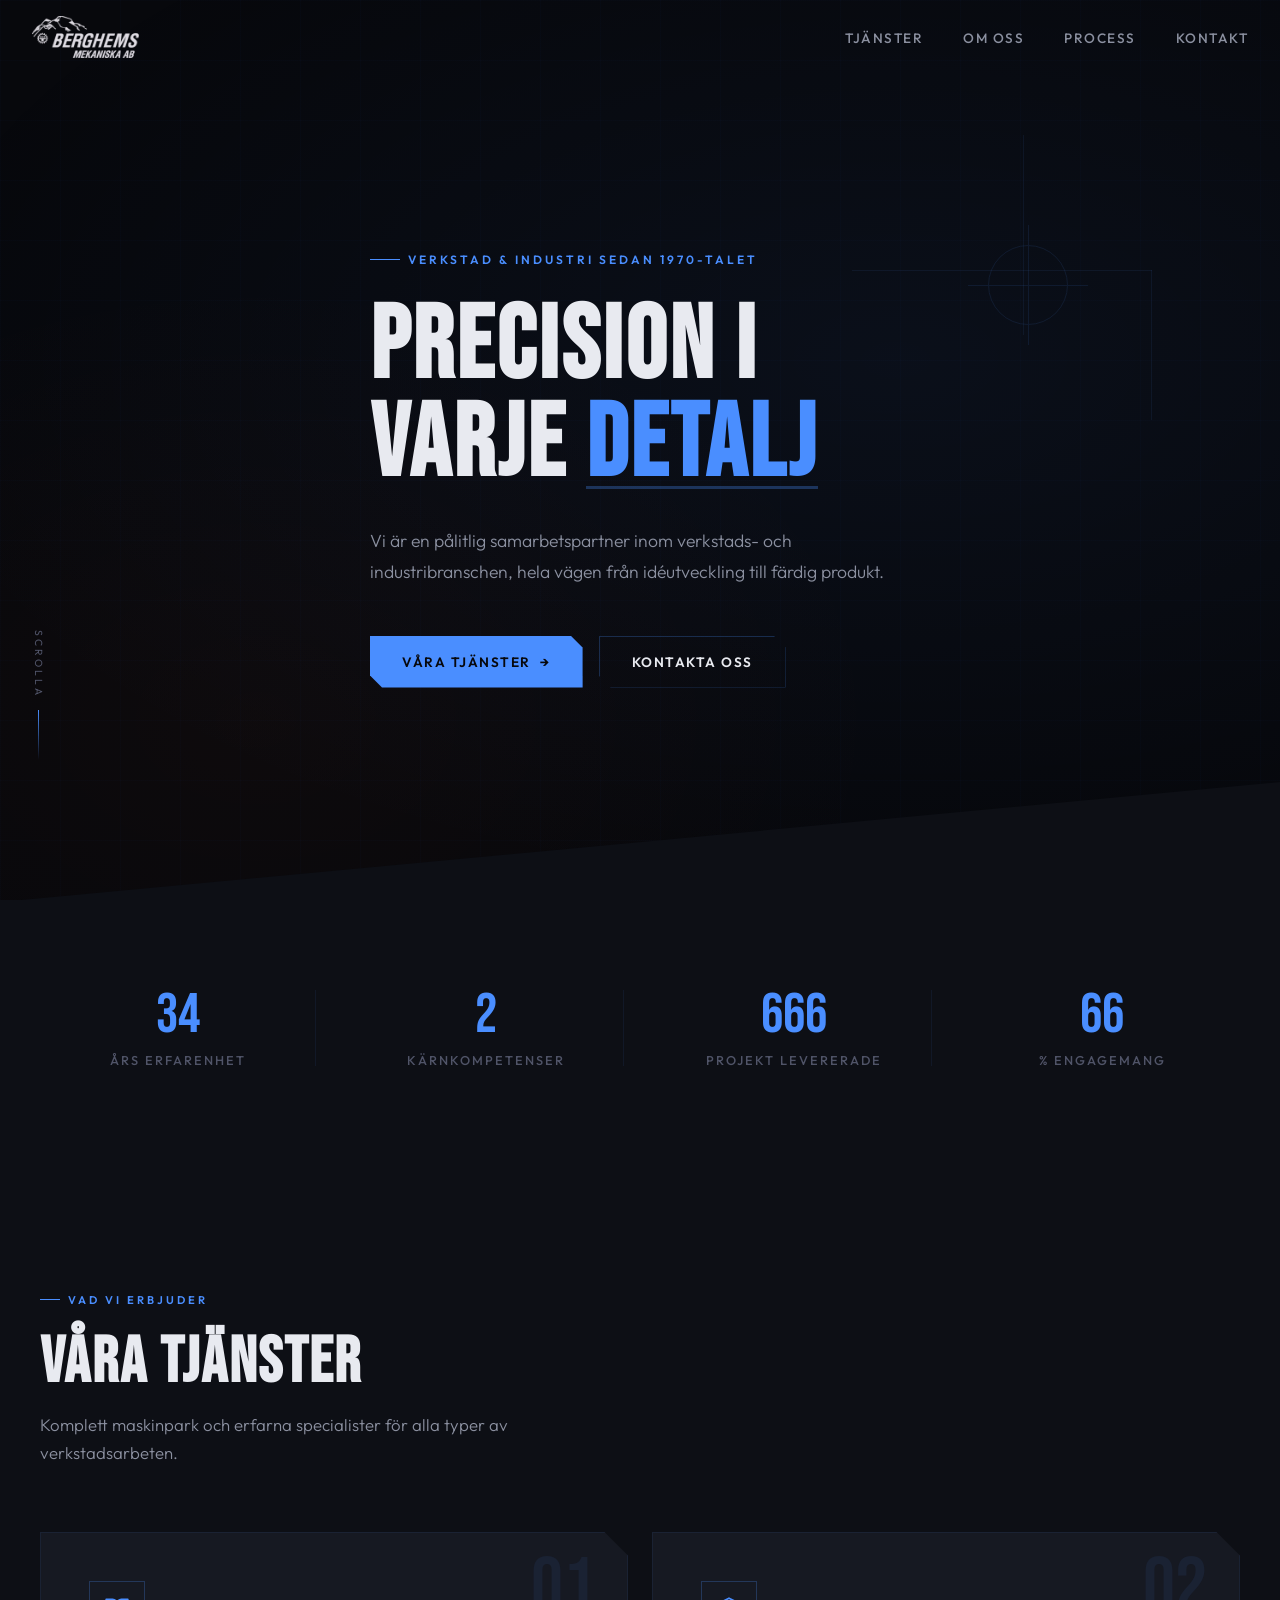
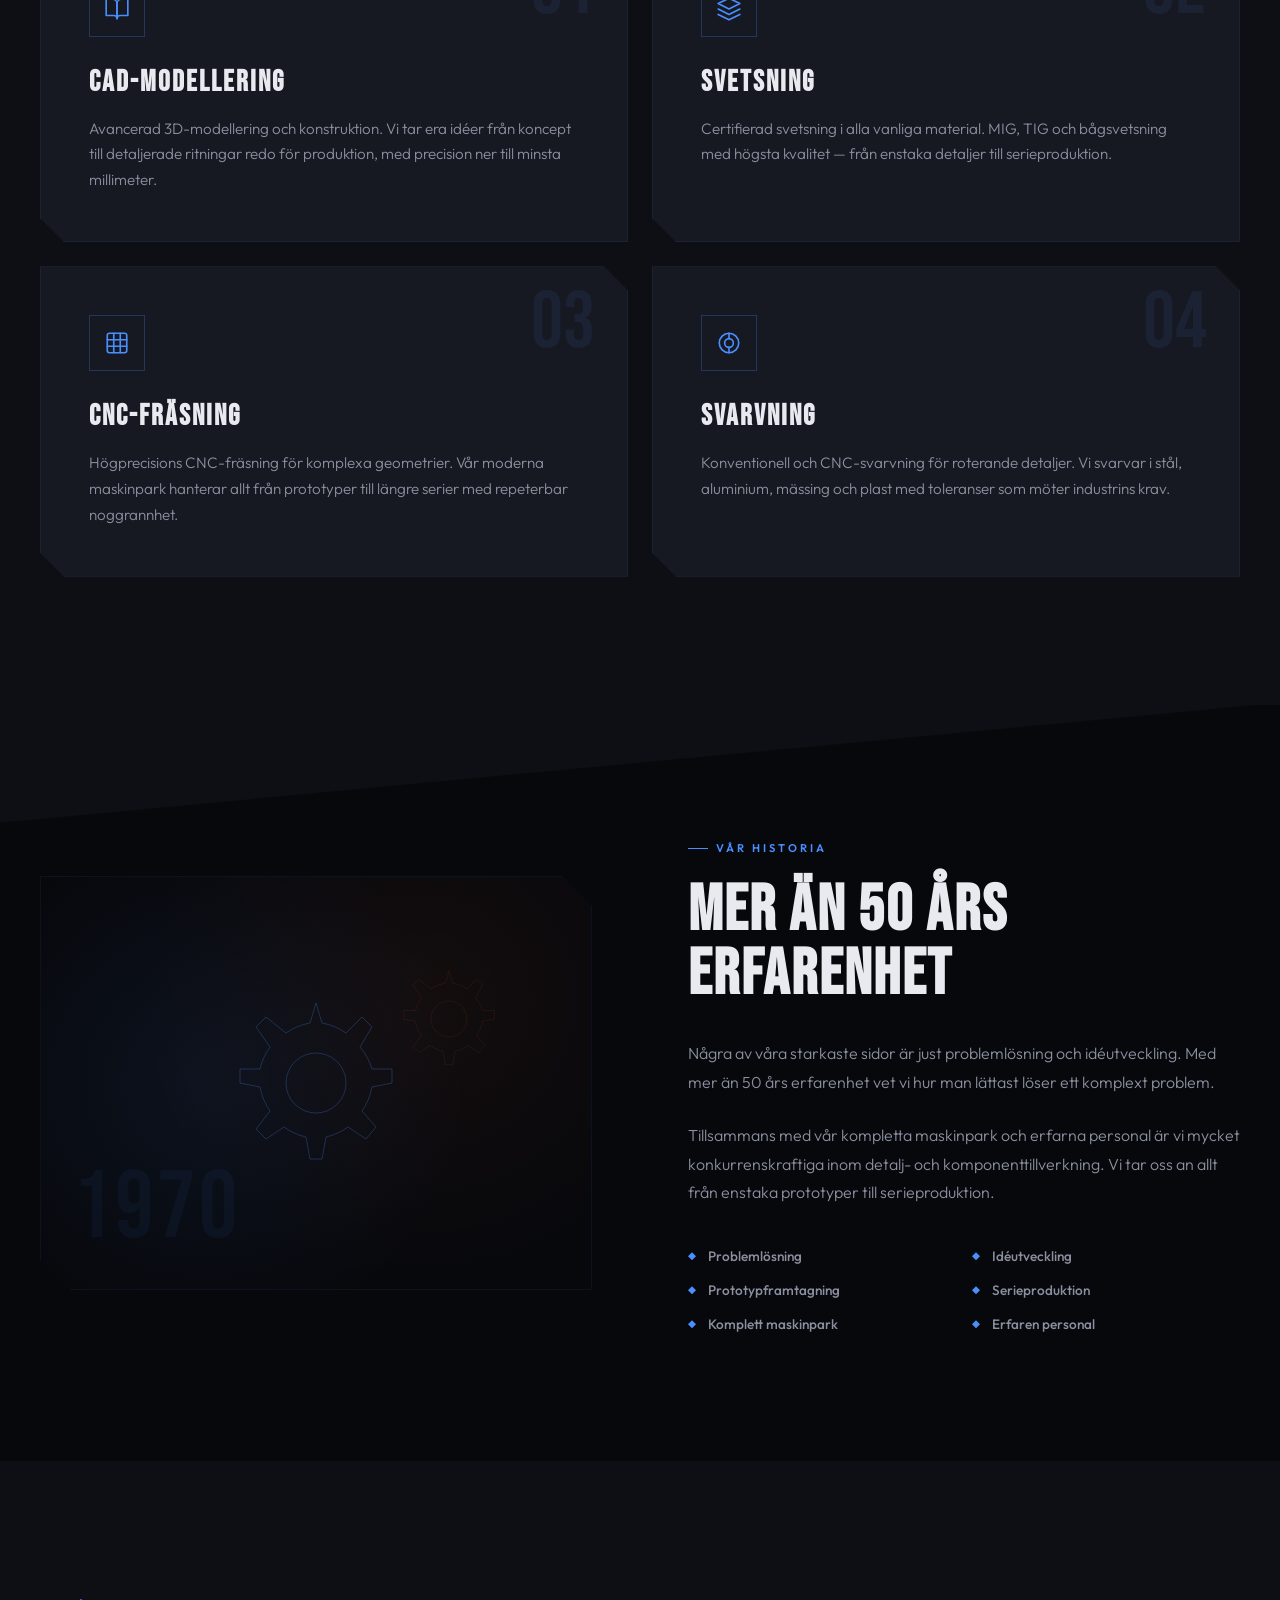
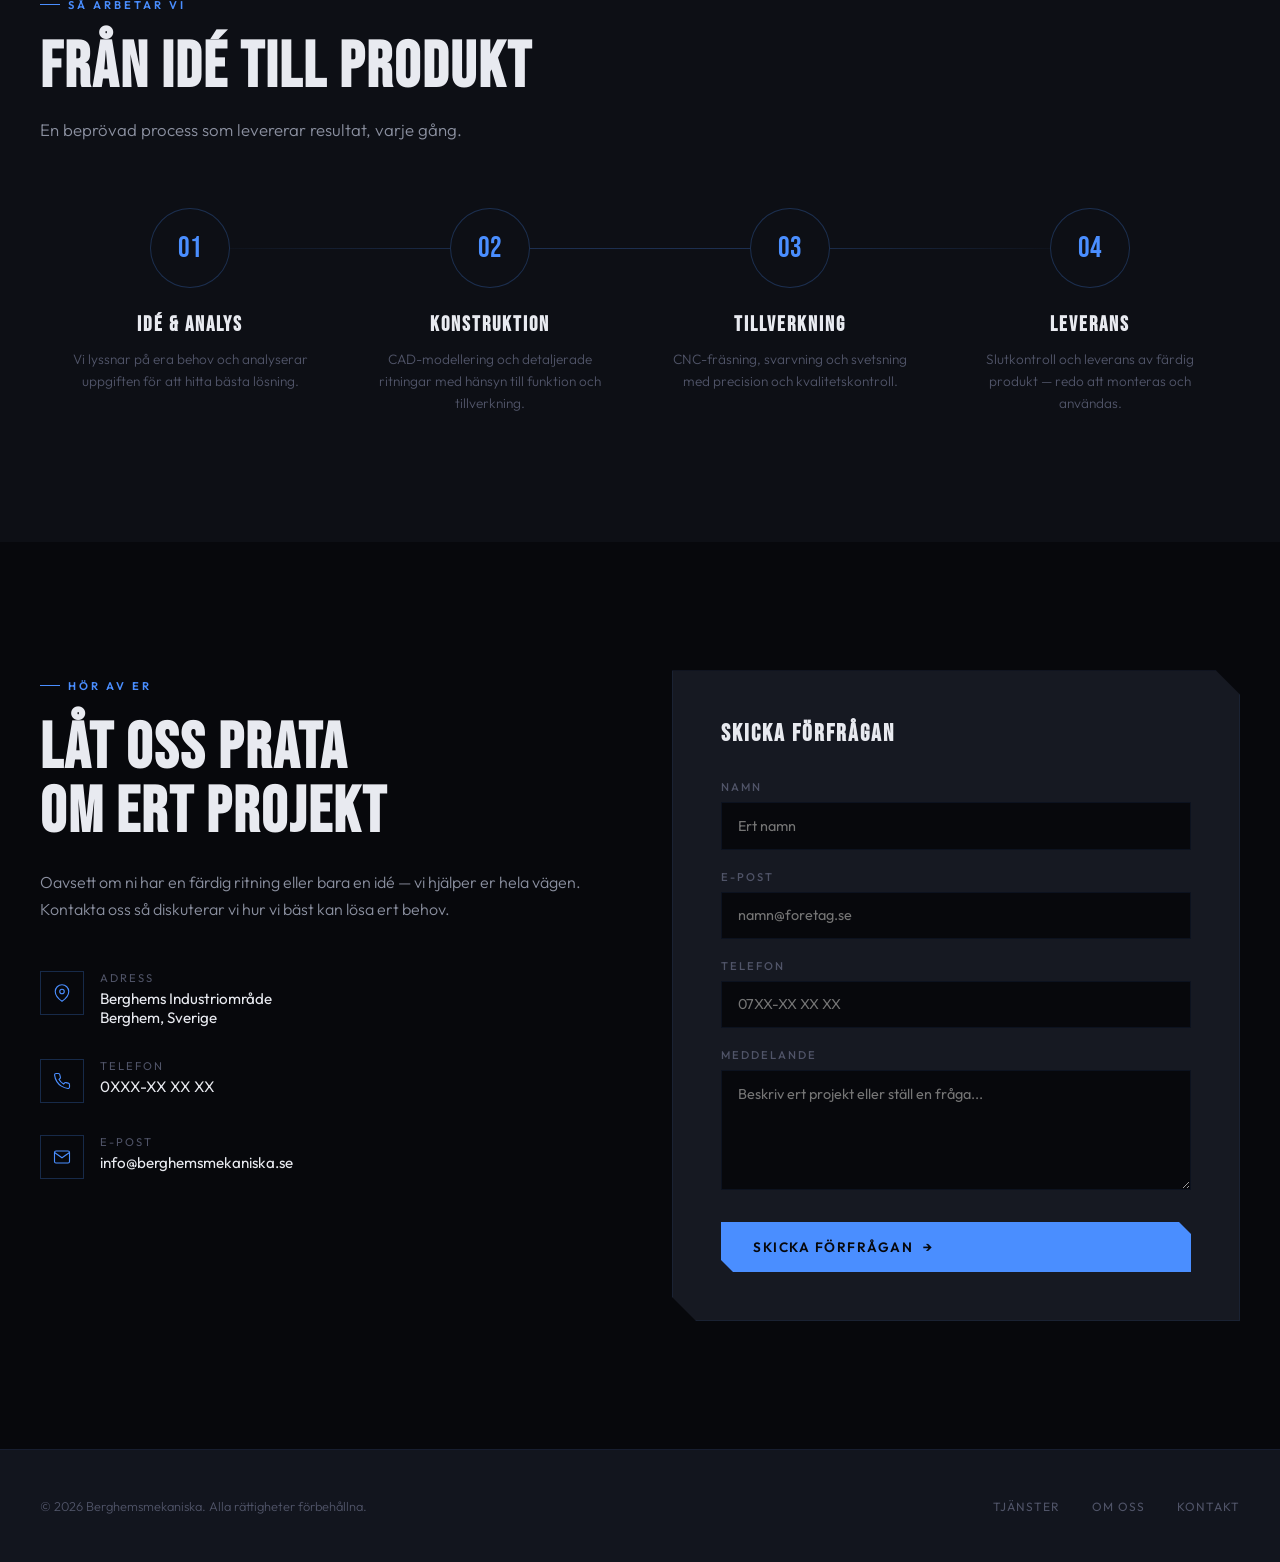
==== index.html @ aa711a1a "first commit" ====
<!DOCTYPE html>
<html lang="sv">

<head>
    <meta charset="UTF-8">
    <meta name="viewport" content="width=device-width, initial-scale=1.0">
    <title>Berghemsmekaniska – Från idé till färdig produkt</title>
    <meta name="description"
        content="Berghemsmekaniska är en pålitlig samarbetspartner inom verkstads- och industribranschen. CAD-modellering, svetsning, CNC-fräsning och svarvning med 50+ års erfarenhet.">
    <link rel="preconnect" href="https://fonts.googleapis.com">
    <link rel="preconnect" href="https://fonts.gstatic.com" crossorigin>
    <link href="https://fonts.googleapis.com/css2?family=Bebas+Neue&family=Outfit:wght@300;400;500;600;700&display=swap"
        rel="stylesheet">
    <link rel="stylesheet" href="style.css">
</head>

<body>

    <!-- ═══════════ NAVIGATION ═══════════ -->
    <nav class="nav" id="nav">
        <a href="#" class="nav-logo">
            <img src="Bilder/logo_berghems.png" alt="Berghems Logga" class="nav-logo-img">

        </a>
        <ul class="nav-links">
            <li><a href="#tjanster">Tjänster</a></li>
            <li><a href="#om-oss">Om oss</a></li>
            <li><a href="#process">Process</a></li>
            <li><a href="#kontakt">Kontakt</a></li>
        </ul>
        <button class="nav-hamburger" id="hamburger" aria-label="Meny">
            <span></span>
            <span></span>
            <span></span>
        </button>
    </nav>

    <!-- Mobile Menu -->
    <div class="mobile-menu" id="mobileMenu">
        <ul class="mobile-menu-links">
            <li><a href="#tjanster" onclick="closeMobile()">Tjänster</a></li>
            <li><a href="#om-oss" onclick="closeMobile()">Om oss</a></li>
            <li><a href="#process" onclick="closeMobile()">Process</a></li>
            <li><a href="#kontakt" onclick="closeMobile()">Kontakt</a></li>
        </ul>
    </div>

    <!-- ═══════════ HERO ═══════════ -->
    <section class="hero" id="hero">
        <div class="hero-bg"></div>

        <!-- Decorative elements -->
        <div class="hero-line hero-line-1"></div>
        <div class="hero-line hero-line-2"></div>
        <div class="hero-line hero-line-3"></div>

        <div class="hero-crosshair">
            <div class="hero-crosshair-circle"></div>
        </div>

        <div class="hero-content">
            <div class="hero-tag">Verkstad &amp; Industri sedan 1970-talet</div>
            <h1 class="hero-title">
                PRECISION I<br>
                VARJE <span class="highlight">DETALJ</span>
            </h1>
            <p class="hero-description">
                Vi är en pålitlig samarbetspartner inom verkstads- och industribranschen, hela vägen från idéutveckling
                till färdig produkt.
            </p>
            <div class="hero-actions">
                <a href="#tjanster" class="btn btn-primary">
                    Våra tjänster
                    <span class="btn-arrow">&rarr;</span>
                </a>
                <a href="#kontakt" class="btn btn-outline">
                    Kontakta oss
                </a>
            </div>
        </div>

        <div class="hero-scroll">
            <span class="hero-scroll-text">Scrolla</span>
            <div class="hero-scroll-line"></div>
        </div>

        <div class="hero-diagonal"></div>
    </section>

    <!-- ═══════════ STATS ═══════════ -->
    <section class="stats">
        <div class="stats-inner">
            <div class="stat-item reveal">
                <div class="stat-number" data-target="50">0</div>
                <div class="stat-label">Års erfarenhet</div>
            </div>
            <div class="stat-item reveal reveal-delay-1">
                <div class="stat-number" data-target="4">0</div>
                <div class="stat-label">Kärnkompetenser</div>
            </div>
            <div class="stat-item reveal reveal-delay-2">
                <div class="stat-number" data-target="1000">0</div>
                <div class="stat-label">Projekt levererade</div>
            </div>
            <div class="stat-item reveal reveal-delay-3">
                <div class="stat-number" data-target="100">0</div>
                <div class="stat-label">% Engagemang</div>
            </div>
        </div>
    </section>

    <!-- ═══════════ SERVICES ═══════════ -->
    <section class="services" id="tjanster">
        <div class="section-header reveal">
            <div class="section-tag">Vad vi erbjuder</div>
            <h2 class="section-title">VÅRA TJÄNSTER</h2>
            <p class="section-subtitle">Komplett maskinpark och erfarna specialister för alla typer av verkstadsarbeten.
            </p>
        </div>

        <div class="services-grid">
            <!-- CAD -->
            <div class="service-card reveal">
                <span class="service-number">01</span>
                <div class="service-icon">
                    <svg viewBox="0 0 24 24">
                        <path d="M2 3h6a4 4 0 0 1 4 4v14a3 3 0 0 0-3-3H2z" />
                        <path d="M22 3h-6a4 4 0 0 0-4 4v14a3 3 0 0 1 3-3h7z" />
                    </svg>
                </div>
                <h3 class="service-name">CAD-MODELLERING</h3>
                <p class="service-desc">
                    Avancerad 3D-modellering och konstruktion. Vi tar era idéer från koncept till detaljerade ritningar
                    redo för produktion, med precision ner till minsta millimeter.
                </p>
            </div>

            <!-- Svetsning -->
            <div class="service-card reveal reveal-delay-1">
                <span class="service-number">02</span>
                <div class="service-icon">
                    <svg viewBox="0 0 24 24">
                        <path d="M12 2L2 7l10 5 10-5-10-5z" />
                        <path d="M2 17l10 5 10-5" />
                        <path d="M2 12l10 5 10-5" />
                    </svg>
                </div>
                <h3 class="service-name">SVETSNING</h3>
                <p class="service-desc">
                    Certifierad svetsning i alla vanliga material. MIG, TIG och bågsvetsning med högsta kvalitet — från
                    enstaka detaljer till serieproduktion.
                </p>
            </div>

            <!-- CNC-fräsning -->
            <div class="service-card reveal reveal-delay-2">
                <span class="service-number">03</span>
                <div class="service-icon">
                    <svg viewBox="0 0 24 24">
                        <rect x="3" y="3" width="18" height="18" rx="2" />
                        <path d="M9 3v18" />
                        <path d="M15 3v18" />
                        <path d="M3 9h18" />
                        <path d="M3 15h18" />
                    </svg>
                </div>
                <h3 class="service-name">CNC-FRÄSNING</h3>
                <p class="service-desc">
                    Högprecisions CNC-fräsning för komplexa geometrier. Vår moderna maskinpark hanterar allt från
                    prototyper till längre serier med repeterbar noggrannhet.
                </p>
            </div>

            <!-- Svarvning -->
            <div class="service-card reveal reveal-delay-3">
                <span class="service-number">04</span>
                <div class="service-icon">
                    <svg viewBox="0 0 24 24">
                        <circle cx="12" cy="12" r="9" />
                        <circle cx="12" cy="12" r="4" />
                        <line x1="12" y1="3" x2="12" y2="8" />
                        <line x1="12" y1="16" x2="12" y2="21" />
                    </svg>
                </div>
                <h3 class="service-name">SVARVNING</h3>
                <p class="service-desc">
                    Konventionell och CNC-svarvning för roterande detaljer. Vi svarvar i stål, aluminium, mässing och
                    plast med toleranser som möter industrins krav.
                </p>
            </div>
        </div>
    </section>

    <!-- ═══════════ ABOUT ═══════════ -->
    <section class="about" id="om-oss">
        <div class="about-diagonal-top"></div>

        <div class="about-inner">
            <div class="about-visual reveal">
                <div class="about-visual-box">
                    <div class="about-gear-container">
                        <!-- Large gear -->
                        <svg class="about-gear" viewBox="0 0 100 100">
                            <path
                                d="M50 10 L53 20 A30 30 0 0 1 65 25 L73 17 L78 22 L72 32 A30 30 0 0 1 78 43 L88 43 L88 50 L78 52 A30 30 0 0 1 73 64 L80 72 L75 78 L66 72 A30 30 0 0 1 55 77 L53 88 L47 88 L45 77 A30 30 0 0 1 34 72 L25 78 L20 73 L27 64 A30 30 0 0 1 22 52 L12 50 L12 43 L22 43 A30 30 0 0 1 27 32 L20 22 L25 17 L35 25 A30 30 0 0 1 47 20 L50 10Z" />
                            <circle cx="50" cy="50" r="15" />
                        </svg>
                        <!-- Small gear -->
                        <svg class="about-gear about-gear-2" viewBox="0 0 100 100">
                            <path
                                d="M50 10 L53 20 A30 30 0 0 1 65 25 L73 17 L78 22 L72 32 A30 30 0 0 1 78 43 L88 43 L88 50 L78 52 A30 30 0 0 1 73 64 L80 72 L75 78 L66 72 A30 30 0 0 1 55 77 L53 88 L47 88 L45 77 A30 30 0 0 1 34 72 L25 78 L20 73 L27 64 A30 30 0 0 1 22 52 L12 50 L12 43 L22 43 A30 30 0 0 1 27 32 L20 22 L25 17 L35 25 A30 30 0 0 1 47 20 L50 10Z" />
                            <circle cx="50" cy="50" r="15" />
                        </svg>
                    </div>
                    <div class="about-year">1970</div>
                </div>
            </div>

            <div class="about-content">
                <div class="section-tag reveal">Vår historia</div>
                <h2 class="section-title reveal">MER ÄN 50 ÅRS<br>ERFARENHET</h2>
                <p class="about-text reveal">
                    Några av våra starkaste sidor är just problemlösning och idéutveckling. Med mer än 50 års erfarenhet
                    vet vi hur man lättast löser ett komplext problem.
                </p>
                <p class="about-text reveal">
                    Tillsammans med vår kompletta maskinpark och erfarna personal är vi mycket konkurrenskraftiga inom
                    detalj- och komponenttillverkning. Vi tar oss an allt från enstaka prototyper till serieproduktion.
                </p>

                <div class="about-features reveal">
                    <div class="about-feature">
                        <div class="about-feature-dot"></div>
                        Problemlösning
                    </div>
                    <div class="about-feature">
                        <div class="about-feature-dot"></div>
                        Idéutveckling
                    </div>
                    <div class="about-feature">
                        <div class="about-feature-dot"></div>
                        Prototypframtagning
                    </div>
                    <div class="about-feature">
                        <div class="about-feature-dot"></div>
                        Serieproduktion
                    </div>
                    <div class="about-feature">
                        <div class="about-feature-dot"></div>
                        Komplett maskinpark
                    </div>
                    <div class="about-feature">
                        <div class="about-feature-dot"></div>
                        Erfaren personal
                    </div>
                </div>
            </div>
        </div>
    </section>

    <!-- ═══════════ PROCESS ═══════════ -->
    <section class="process" id="process">
        <div class="section-header reveal">
            <div class="section-tag">Så arbetar vi</div>
            <h2 class="section-title">FRÅN IDÉ TILL PRODUKT</h2>
            <p class="section-subtitle">En beprövad process som levererar resultat, varje gång.</p>
        </div>

        <div class="process-steps">
            <div class="process-step reveal">
                <div class="process-step-circle">
                    <span class="process-step-num">01</span>
                </div>
                <h3 class="process-step-title">IDÉ & ANALYS</h3>
                <p class="process-step-desc">Vi lyssnar på era behov och analyserar uppgiften för att hitta bästa
                    lösning.</p>
            </div>
            <div class="process-step reveal reveal-delay-1">
                <div class="process-step-circle">
                    <span class="process-step-num">02</span>
                </div>
                <h3 class="process-step-title">KONSTRUKTION</h3>
                <p class="process-step-desc">CAD-modellering och detaljerade ritningar med hänsyn till funktion och
                    tillverkning.</p>
            </div>
            <div class="process-step reveal reveal-delay-2">
                <div class="process-step-circle">
                    <span class="process-step-num">03</span>
                </div>
                <h3 class="process-step-title">TILLVERKNING</h3>
                <p class="process-step-desc">CNC-fräsning, svarvning och svetsning med precision och kvalitetskontroll.
                </p>
            </div>
            <div class="process-step reveal reveal-delay-3">
                <div class="process-step-circle">
                    <span class="process-step-num">04</span>
                </div>
                <h3 class="process-step-title">LEVERANS</h3>
                <p class="process-step-desc">Slutkontroll och leverans av färdig produkt — redo att monteras och
                    användas.</p>
            </div>
        </div>
    </section>

    <!-- ═══════════ CONTACT ═══════════ -->
    <section class="contact" id="kontakt">
        <div class="contact-inner">
            <div class="contact-info">
                <div class="section-tag reveal">Hör av er</div>
                <h2 class="contact-info-title reveal">LÅT OSS PRATA<br>OM ERT PROJEKT</h2>
                <p class="contact-info-text reveal">
                    Oavsett om ni har en färdig ritning eller bara en idé — vi hjälper er hela vägen. Kontakta oss så
                    diskuterar vi hur vi bäst kan lösa ert behov.
                </p>

                <div class="contact-detail reveal">
                    <div class="contact-detail-icon">
                        <svg viewBox="0 0 24 24">
                            <path d="M21 10c0 7-9 13-9 13s-9-6-9-13a9 9 0 0 1 18 0z" />
                            <circle cx="12" cy="10" r="3" />
                        </svg>
                    </div>
                    <div>
                        <div class="contact-detail-label">Adress</div>
                        <div class="contact-detail-value">Berghems Industriområde<br>Berghem, Sverige</div>
                    </div>
                </div>

                <div class="contact-detail reveal">
                    <div class="contact-detail-icon">
                        <svg viewBox="0 0 24 24">
                            <path
                                d="M22 16.92v3a2 2 0 0 1-2.18 2 19.79 19.79 0 0 1-8.63-3.07 19.5 19.5 0 0 1-6-6 19.79 19.79 0 0 1-3.07-8.67A2 2 0 0 1 4.11 2h3a2 2 0 0 1 2 1.72c.127.96.361 1.903.7 2.81a2 2 0 0 1-.45 2.11L8.09 9.91a16 16 0 0 0 6 6l1.27-1.27a2 2 0 0 1 2.11-.45c.907.339 1.85.573 2.81.7A2 2 0 0 1 22 16.92z" />
                        </svg>
                    </div>
                    <div>
                        <div class="contact-detail-label">Telefon</div>
                        <div class="contact-detail-value"><a href="tel:+46XXXXXXXXX">0XXX-XX XX XX</a></div>
                    </div>
                </div>

                <div class="contact-detail reveal">
                    <div class="contact-detail-icon">
                        <svg viewBox="0 0 24 24">
                            <path d="M4 4h16c1.1 0 2 .9 2 2v12c0 1.1-.9 2-2 2H4c-1.1 0-2-.9-2-2V6c0-1.1.9-2 2-2z" />
                            <polyline points="22,6 12,13 2,6" />
                        </svg>
                    </div>
                    <div>
                        <div class="contact-detail-label">E-post</div>
                        <div class="contact-detail-value"><a
                                href="mailto:info@berghemsmekaniska.se">info@berghemsmekaniska.se</a></div>
                    </div>
                </div>
            </div>

            <div class="contact-form-wrap reveal">
                <h3 class="contact-form-title">SKICKA FÖRFRÅGAN</h3>
                <form id="contactForm">
                    <div class="form-group">
                        <label class="form-label">Namn</label>
                        <input type="text" class="form-input" placeholder="Ert namn" required>
                    </div>
                    <div class="form-group">
                        <label class="form-label">E-post</label>
                        <input type="email" class="form-input" placeholder="namn@foretag.se" required>
                    </div>
                    <div class="form-group">
                        <label class="form-label">Telefon</label>
                        <input type="tel" class="form-input" placeholder="07XX-XX XX XX">
                    </div>
                    <div class="form-group">
                        <label class="form-label">Meddelande</label>
                        <textarea class="form-textarea" placeholder="Beskriv ert projekt eller ställ en fråga..."
                            required></textarea>
                    </div>
                    <button type="submit" class="btn btn-primary form-submit">
                        Skicka förfrågan
                        <span class="btn-arrow">&rarr;</span>
                    </button>
                </form>
            </div>
        </div>
    </section>

    <!-- ═══════════ FOOTER ═══════════ -->
    <footer class="footer">
        <div class="footer-inner">
            <div class="footer-copy">&copy; 2026 Berghemsmekaniska. Alla rättigheter förbehållna.</div>
            <div class="footer-links">
                <a href="#tjanster">Tjänster</a>
                <a href="#om-oss">Om oss</a>
                <a href="#kontakt">Kontakt</a>
            </div>
        </div>
    </footer>

    <!-- ═══════════ SPARK PARTICLES ═══════════ -->
    <canvas id="sparks-canvas"></canvas>

    <script src="main.js"></script>
</body>

</html>
---- style.css ----
/* ═══════════════════════════════════════════════
   RESET & VARIABLES
   ═══════════════════════════════════════════════ */
*,
*::before,
*::after {
    margin: 0;
    padding: 0;
    box-sizing: border-box;
}

:root {
    --bg-primary: #07080c;
    --bg-secondary: #0d0f15;
    --bg-tertiary: #12151e;
    --bg-card: #161922;
    --steel-blue: #4a8eff;
    --steel-blue-dim: #2a5eb8;
    --steel-glow: rgba(74, 142, 255, 0.15);
    --spark-orange: #ff6b2c;
    --spark-yellow: #ffc847;
    --text-primary: #e8eaf0;
    --text-secondary: #8b90a0;
    --text-muted: #505468;
    --border-subtle: rgba(74, 142, 255, 0.08);
    --border-active: rgba(74, 142, 255, 0.25);
    --font-display: 'Bebas Neue', sans-serif;
    --font-body: 'Outfit', sans-serif;
}

html {
    scroll-behavior: smooth;
    scrollbar-width: thin;
    scrollbar-color: var(--steel-blue-dim) var(--bg-primary);
}

body {
    font-family: var(--font-body);
    background: var(--bg-primary);
    color: var(--text-primary);
    overflow-x: hidden;
    -webkit-font-smoothing: antialiased;
}

/* ═══════════════════════════════════════════════
   BLUEPRINT GRID BACKGROUND
   ═══════════════════════════════════════════════ */
body::before {
    content: '';
    position: fixed;
    inset: 0;
    background:
        linear-gradient(rgba(74, 142, 255, 0.02) 1px, transparent 1px),
        linear-gradient(90deg, rgba(74, 142, 255, 0.02) 1px, transparent 1px);
    background-size: 60px 60px;
    pointer-events: none;
    z-index: 0;
}

section,
header,
footer {
    position: relative;
    z-index: 1;
}

/* ═══════════════════════════════════════════════
   NAVIGATION
   ═══════════════════════════════════════════════ */
.nav {
    position: fixed;
    top: 0;
    left: 0;
    right: 0;
    z-index: 1000;
    padding: 1rem 2rem;
    display: flex;
    align-items: center;
    justify-content: space-between;
    transition: all 0.4s cubic-bezier(0.16, 1, 0.3, 1);
    backdrop-filter: blur(0px);
}

.nav.scrolled {
    background: rgba(7, 8, 12, 0.85);
    backdrop-filter: blur(20px);
    border-bottom: 1px solid var(--border-subtle);
    padding: 0.7rem 2rem;
}

.nav-logo {
    display: flex;
    align-items: center;
    gap: 0.75rem;
    text-decoration: none;
    color: var(--text-primary);
}

.nav-logo-img {
    height: 42px;
    width: auto;
    object-fit: contain;
    display: block;
}

.nav-logo-text {
    font-family: var(--font-display);
    font-size: 1.4rem;
    letter-spacing: 2px;
    text-transform: uppercase;
}

.nav-links {
    display: flex;
    gap: 2.5rem;
    list-style: none;
}

.nav-links a {
    color: var(--text-secondary);
    text-decoration: none;
    font-size: 0.85rem;
    font-weight: 500;
    letter-spacing: 1.5px;
    text-transform: uppercase;
    position: relative;
    padding-bottom: 4px;
    transition: color 0.3s;
}

.nav-links a::after {
    content: '';
    position: absolute;
    bottom: 0;
    left: 0;
    width: 0;
    height: 1px;
    background: var(--steel-blue);
    transition: width 0.3s cubic-bezier(0.16, 1, 0.3, 1);
}

.nav-links a:hover {
    color: var(--text-primary);
}

.nav-links a:hover::after {
    width: 100%;
}

.nav-hamburger {
    display: none;
    flex-direction: column;
    gap: 5px;
    cursor: pointer;
    padding: 5px;
    background: none;
    border: none;
}

.nav-hamburger span {
    display: block;
    width: 24px;
    height: 2px;
    background: var(--text-primary);
    transition: all 0.3s;
}

/* ═══════════════════════════════════════════════
   HERO SECTION
   ═══════════════════════════════════════════════ */
.hero {
    min-height: 100vh;
    display: flex;
    align-items: center;
    position: relative;
    overflow: hidden;
}

.hero-bg {
    position: absolute;
    inset: 0;
    background:
        radial-gradient(ellipse 80% 60% at 70% 40%, rgba(74, 142, 255, 0.06), transparent),
        radial-gradient(ellipse 50% 50% at 20% 80%, rgba(255, 107, 44, 0.03), transparent);
}

.hero-diagonal {
    position: absolute;
    bottom: -2px;
    left: 0;
    right: 0;
    height: 120px;
    background: var(--bg-secondary);
    clip-path: polygon(0 100%, 100% 100%, 100% 0);
}

/* Floating machined lines */
.hero-line {
    position: absolute;
    background: var(--border-subtle);
}

.hero-line-1 {
    width: 1px;
    height: 200px;
    right: 20%;
    top: 15%;
    animation: lineFloat 6s ease-in-out infinite;
}

.hero-line-2 {
    width: 300px;
    height: 1px;
    right: 10%;
    top: 30%;
    animation: lineFloat 8s ease-in-out infinite reverse;
}

.hero-line-3 {
    width: 1px;
    height: 150px;
    right: 10%;
    top: 30%;
    animation: lineFloat 7s ease-in-out infinite;
}

@keyframes lineFloat {

    0%,
    100% {
        opacity: 0.3;
        transform: translate(0, 0);
    }

    50% {
        opacity: 0.8;
        transform: translate(-5px, -10px);
    }
}

/* Crosshair element */
.hero-crosshair {
    position: absolute;
    right: 15%;
    top: 25%;
    width: 120px;
    height: 120px;
    opacity: 0.1;
    animation: crosshairPulse 4s ease-in-out infinite;
}

.hero-crosshair::before,
.hero-crosshair::after {
    content: '';
    position: absolute;
    background: var(--steel-blue);
}

.hero-crosshair::before {
    width: 1px;
    height: 100%;
    left: 50%;
}

.hero-crosshair::after {
    width: 100%;
    height: 1px;
    top: 50%;
}

.hero-crosshair-circle {
    position: absolute;
    inset: 20px;
    border: 1px solid var(--steel-blue);
    border-radius: 50%;
}

@keyframes crosshairPulse {

    0%,
    100% {
        opacity: 0.08;
        transform: scale(1);
    }

    50% {
        opacity: 0.15;
        transform: scale(1.05);
    }
}

.hero-content {
    max-width: 1200px;
    margin: 0 auto;
    padding: 8rem 2rem 6rem;
    position: relative;
}

.hero-tag {
    display: inline-flex;
    align-items: center;
    gap: 0.5rem;
    font-size: 0.75rem;
    font-weight: 600;
    letter-spacing: 3px;
    text-transform: uppercase;
    color: var(--steel-blue);
    margin-bottom: 2rem;
    opacity: 0;
    animation: fadeSlideUp 0.8s 0.3s forwards;
}

.hero-tag::before {
    content: '';
    width: 30px;
    height: 1px;
    background: var(--steel-blue);
}

.hero-title {
    font-family: var(--font-display);
    font-size: clamp(3.5rem, 8vw, 7.5rem);
    line-height: 0.95;
    letter-spacing: 3px;
    margin-bottom: 2rem;
    opacity: 0;
    animation: fadeSlideUp 0.8s 0.5s forwards;
}

.hero-title .highlight {
    color: var(--steel-blue);
    position: relative;
    display: inline-block;
}

.hero-title .highlight::after {
    content: '';
    position: absolute;
    bottom: 5px;
    left: 0;
    width: 100%;
    height: 3px;
    background: var(--steel-blue);
    opacity: 0.3;
}

.hero-description {
    max-width: 540px;
    font-size: 1.1rem;
    line-height: 1.75;
    color: var(--text-secondary);
    font-weight: 300;
    margin-bottom: 3rem;
    opacity: 0;
    animation: fadeSlideUp 0.8s 0.7s forwards;
}

.hero-actions {
    display: flex;
    gap: 1rem;
    flex-wrap: wrap;
    opacity: 0;
    animation: fadeSlideUp 0.8s 0.9s forwards;
}

/* Buttons */
.btn {
    display: inline-flex;
    align-items: center;
    gap: 0.6rem;
    padding: 1rem 2rem;
    font-family: var(--font-body);
    font-size: 0.85rem;
    font-weight: 600;
    letter-spacing: 1.5px;
    text-transform: uppercase;
    text-decoration: none;
    border: none;
    cursor: pointer;
    transition: all 0.4s cubic-bezier(0.16, 1, 0.3, 1);
    position: relative;
    overflow: hidden;
}

.btn-primary {
    background: var(--steel-blue);
    color: var(--bg-primary);
    clip-path: polygon(0 0, calc(100% - 12px) 0, 100% 12px, 100% 100%, 12px 100%, 0 calc(100% - 12px));
}

.btn-primary:hover {
    background: #5d9bff;
    transform: translateY(-2px);
    box-shadow: 0 8px 30px rgba(74, 142, 255, 0.3);
}

.btn-outline {
    background: transparent;
    color: var(--text-primary);
    border: 1px solid var(--border-active);
    clip-path: polygon(0 0, calc(100% - 12px) 0, 100% 12px, 100% 100%, 12px 100%, 0 calc(100% - 12px));
}

.btn-outline:hover {
    border-color: var(--steel-blue);
    background: var(--steel-glow);
    transform: translateY(-2px);
}

.btn-arrow {
    transition: transform 0.3s;
}

.btn:hover .btn-arrow {
    transform: translateX(4px);
}

/* Scroll indicator */
.hero-scroll {
    position: absolute;
    bottom: 140px;
    left: 2rem;
    display: flex;
    flex-direction: column;
    align-items: center;
    gap: 0.75rem;
    opacity: 0;
    animation: fadeIn 1s 1.5s forwards;
}

.hero-scroll-text {
    font-size: 0.65rem;
    letter-spacing: 3px;
    text-transform: uppercase;
    color: var(--text-muted);
    writing-mode: vertical-rl;
}

.hero-scroll-line {
    width: 1px;
    height: 50px;
    background: linear-gradient(to bottom, var(--steel-blue), transparent);
    animation: scrollLine 2s ease-in-out infinite;
}

@keyframes scrollLine {
    0% {
        transform: scaleY(0);
        transform-origin: top;
    }

    50% {
        transform: scaleY(1);
        transform-origin: top;
    }

    51% {
        transform-origin: bottom;
    }

    100% {
        transform: scaleY(0);
        transform-origin: bottom;
    }
}

/* ═══════════════════════════════════════════════
   STATS BAR
   ═══════════════════════════════════════════════ */
.stats {
    background: var(--bg-secondary);
    padding: 4rem 2rem;
    position: relative;
}

.stats-inner {
    max-width: 1200px;
    margin: 0 auto;
    display: grid;
    grid-template-columns: repeat(4, 1fr);
    gap: 2rem;
}

.stat-item {
    text-align: center;
    padding: 1.5rem;
    position: relative;
}

.stat-item::after {
    content: '';
    position: absolute;
    right: 0;
    top: 20%;
    height: 60%;
    width: 1px;
    background: var(--border-subtle);
}

.stat-item:last-child::after {
    display: none;
}

.stat-number {
    font-family: var(--font-display);
    font-size: 3.5rem;
    color: var(--steel-blue);
    line-height: 1;
    margin-bottom: 0.5rem;
}

.stat-label {
    font-size: 0.8rem;
    letter-spacing: 2px;
    text-transform: uppercase;
    color: var(--text-muted);
    font-weight: 500;
}

/* ═══════════════════════════════════════════════
   SERVICES SECTION
   ═══════════════════════════════════════════════ */
.services {
    padding: 8rem 2rem;
    position: relative;
    background: var(--bg-secondary);
}

.section-header {
    max-width: 1200px;
    margin: 0 auto 4rem;
}

.section-tag {
    display: inline-flex;
    align-items: center;
    gap: 0.5rem;
    font-size: 0.7rem;
    font-weight: 600;
    letter-spacing: 3px;
    text-transform: uppercase;
    color: var(--steel-blue);
    margin-bottom: 1.5rem;
}

.section-tag::before {
    content: '';
    width: 20px;
    height: 1px;
    background: var(--steel-blue);
}

.section-title {
    font-family: var(--font-display);
    font-size: clamp(2.5rem, 5vw, 4rem);
    letter-spacing: 2px;
    line-height: 1;
    margin-bottom: 1rem;
}

.section-subtitle {
    font-size: 1.05rem;
    color: var(--text-secondary);
    font-weight: 300;
    max-width: 500px;
    line-height: 1.7;
}

.services-grid {
    max-width: 1200px;
    margin: 0 auto;
    display: grid;
    grid-template-columns: repeat(2, 1fr);
    gap: 1.5rem;
}

.service-card {
    background: var(--bg-card);
    border: 1px solid var(--border-subtle);
    padding: 3rem;
    position: relative;
    overflow: hidden;
    transition: all 0.5s cubic-bezier(0.16, 1, 0.3, 1);
    clip-path: polygon(0 0, calc(100% - 24px) 0, 100% 24px, 100% 100%, 24px 100%, 0 calc(100% - 24px));
}

.service-card::before {
    content: '';
    position: absolute;
    top: 0;
    left: 0;
    width: 100%;
    height: 100%;
    background: linear-gradient(135deg, var(--steel-glow), transparent 50%);
    opacity: 0;
    transition: opacity 0.5s;
}

.service-card:hover {
    border-color: var(--border-active);
    transform: translateY(-4px);
    box-shadow: 0 20px 60px rgba(0, 0, 0, 0.3);
}

.service-card:hover::before {
    opacity: 1;
}

.service-number {
    font-family: var(--font-display);
    font-size: 5rem;
    color: var(--border-subtle);
    line-height: 1;
    position: absolute;
    top: 1rem;
    right: 2rem;
    transition: color 0.5s;
}

.service-card:hover .service-number {
    color: rgba(74, 142, 255, 0.1);
}

.service-icon {
    width: 56px;
    height: 56px;
    border: 1px solid var(--border-active);
    display: flex;
    align-items: center;
    justify-content: center;
    margin-bottom: 1.75rem;
    position: relative;
    transition: all 0.4s;
}

.service-card:hover .service-icon {
    border-color: var(--steel-blue);
    box-shadow: 0 0 20px var(--steel-glow);
}

.service-icon svg {
    width: 26px;
    height: 26px;
    stroke: var(--steel-blue);
    fill: none;
    stroke-width: 1.5;
    stroke-linecap: round;
    stroke-linejoin: round;
}

.service-name {
    font-family: var(--font-display);
    font-size: 1.8rem;
    letter-spacing: 2px;
    margin-bottom: 1rem;
    position: relative;
}

.service-desc {
    color: var(--text-secondary);
    font-weight: 300;
    line-height: 1.7;
    font-size: 0.95rem;
    position: relative;
}

/* ═══════════════════════════════════════════════
   ABOUT SECTION
   ═══════════════════════════════════════════════ */
.about {
    padding: 8rem 2rem;
    background: var(--bg-primary);
    position: relative;
    overflow: hidden;
}

.about-diagonal-top {
    position: absolute;
    top: -2px;
    left: 0;
    right: 0;
    height: 120px;
    background: var(--bg-secondary);
    clip-path: polygon(0 0, 100% 0, 0 100%);
}

.about-inner {
    max-width: 1200px;
    margin: 0 auto;
    display: grid;
    grid-template-columns: 1fr 1fr;
    gap: 6rem;
    align-items: center;
}

.about-visual {
    position: relative;
}

.about-visual-box {
    width: 100%;
    aspect-ratio: 4/3;
    border: 1px solid var(--border-subtle);
    position: relative;
    overflow: hidden;
    clip-path: polygon(0 0, calc(100% - 30px) 0, 100% 30px, 100% 100%, 30px 100%, 0 calc(100% - 30px));
}

.about-visual-box::before {
    content: '';
    position: absolute;
    inset: 0;
    background:
        radial-gradient(circle at 30% 50%, rgba(74, 142, 255, 0.08), transparent 60%),
        radial-gradient(circle at 70% 30%, rgba(255, 107, 44, 0.05), transparent 60%);
}

/* Animated gear/cog SVG inside */
.about-gear-container {
    position: absolute;
    inset: 0;
    display: flex;
    align-items: center;
    justify-content: center;
}

.about-gear {
    width: 200px;
    height: 200px;
    stroke: var(--border-active);
    fill: none;
    stroke-width: 0.5;
    animation: gearSpin 30s linear infinite;
}

.about-gear-2 {
    position: absolute;
    width: 120px;
    height: 120px;
    top: 20%;
    right: 15%;
    stroke: rgba(255, 107, 44, 0.15);
    animation: gearSpin 20s linear infinite reverse;
}

@keyframes gearSpin {
    from {
        transform: rotate(0deg);
    }

    to {
        transform: rotate(360deg);
    }
}

.about-year {
    position: absolute;
    bottom: 2rem;
    left: 2rem;
    font-family: var(--font-display);
    font-size: 6rem;
    color: rgba(74, 142, 255, 0.06);
    line-height: 1;
    letter-spacing: 4px;
}

.about-content .section-tag {
    margin-bottom: 1.5rem;
}

.about-content .section-title {
    margin-bottom: 2rem;
}

.about-text {
    color: var(--text-secondary);
    font-weight: 300;
    line-height: 1.8;
    font-size: 1rem;
    margin-bottom: 1.5rem;
}

.about-features {
    display: grid;
    grid-template-columns: 1fr 1fr;
    gap: 1rem;
    margin-top: 2.5rem;
}

.about-feature {
    display: flex;
    align-items: center;
    gap: 0.75rem;
    font-size: 0.85rem;
    font-weight: 500;
    color: var(--text-secondary);
}

.about-feature-dot {
    width: 8px;
    height: 8px;
    background: var(--steel-blue);
    clip-path: polygon(50% 0%, 100% 50%, 50% 100%, 0% 50%);
    flex-shrink: 0;
}

/* ═══════════════════════════════════════════════
   PROCESS SECTION
   ═══════════════════════════════════════════════ */
.process {
    padding: 8rem 2rem;
    background: var(--bg-secondary);
}

.process-steps {
    max-width: 1200px;
    margin: 0 auto;
    display: grid;
    grid-template-columns: repeat(4, 1fr);
    gap: 0;
    position: relative;
}

.process-steps::before {
    content: '';
    position: absolute;
    top: 40px;
    left: 12.5%;
    right: 12.5%;
    height: 1px;
    background: linear-gradient(to right, transparent, var(--border-active), var(--border-active), transparent);
}

.process-step {
    text-align: center;
    padding: 0 1.5rem;
    position: relative;
}

.process-step-circle {
    width: 80px;
    height: 80px;
    border: 1px solid var(--border-active);
    border-radius: 50%;
    display: flex;
    align-items: center;
    justify-content: center;
    margin: 0 auto 1.5rem;
    background: var(--bg-secondary);
    position: relative;
    z-index: 1;
    transition: all 0.4s;
}

.process-step:hover .process-step-circle {
    border-color: var(--steel-blue);
    box-shadow: 0 0 30px var(--steel-glow);
}

.process-step-num {
    font-family: var(--font-display);
    font-size: 1.8rem;
    color: var(--steel-blue);
}

.process-step-title {
    font-family: var(--font-display);
    font-size: 1.3rem;
    letter-spacing: 2px;
    margin-bottom: 0.75rem;
}

.process-step-desc {
    font-size: 0.85rem;
    color: var(--text-muted);
    font-weight: 300;
    line-height: 1.6;
}

/* ═══════════════════════════════════════════════
   CONTACT SECTION
   ═══════════════════════════════════════════════ */
.contact {
    padding: 8rem 2rem;
    background: var(--bg-primary);
    position: relative;
}

.contact-inner {
    max-width: 1200px;
    margin: 0 auto;
    display: grid;
    grid-template-columns: 1fr 1fr;
    gap: 4rem;
}

.contact-info-title {
    font-family: var(--font-display);
    font-size: clamp(2.5rem, 5vw, 4rem);
    letter-spacing: 2px;
    line-height: 1;
    margin-bottom: 1.5rem;
}

.contact-info-text {
    color: var(--text-secondary);
    font-weight: 300;
    line-height: 1.7;
    margin-bottom: 3rem;
}

.contact-detail {
    display: flex;
    align-items: flex-start;
    gap: 1rem;
    margin-bottom: 2rem;
}

.contact-detail-icon {
    width: 44px;
    height: 44px;
    border: 1px solid var(--border-active);
    display: flex;
    align-items: center;
    justify-content: center;
    flex-shrink: 0;
}

.contact-detail-icon svg {
    width: 18px;
    height: 18px;
    stroke: var(--steel-blue);
    fill: none;
    stroke-width: 1.5;
}

.contact-detail-label {
    font-size: 0.7rem;
    letter-spacing: 2px;
    text-transform: uppercase;
    color: var(--text-muted);
    margin-bottom: 0.25rem;
}

.contact-detail-value {
    color: var(--text-primary);
    font-weight: 400;
    font-size: 0.95rem;
}

.contact-detail-value a {
    color: var(--text-primary);
    text-decoration: none;
    transition: color 0.3s;
}

.contact-detail-value a:hover {
    color: var(--steel-blue);
}

.contact-form-wrap {
    background: var(--bg-card);
    border: 1px solid var(--border-subtle);
    padding: 3rem;
    clip-path: polygon(0 0, calc(100% - 24px) 0, 100% 24px, 100% 100%, 24px 100%, 0 calc(100% - 24px));
}

.contact-form-title {
    font-family: var(--font-display);
    font-size: 1.5rem;
    letter-spacing: 2px;
    margin-bottom: 2rem;
}

.form-group {
    margin-bottom: 1.25rem;
}

.form-label {
    display: block;
    font-size: 0.7rem;
    letter-spacing: 2px;
    text-transform: uppercase;
    color: var(--text-muted);
    margin-bottom: 0.5rem;
    font-weight: 500;
}

.form-input,
.form-textarea {
    width: 100%;
    padding: 0.85rem 1rem;
    background: var(--bg-primary);
    border: 1px solid var(--border-subtle);
    color: var(--text-primary);
    font-family: var(--font-body);
    font-size: 0.9rem;
    transition: all 0.3s;
    outline: none;
}

.form-input:focus,
.form-textarea:focus {
    border-color: var(--steel-blue);
    box-shadow: 0 0 0 3px var(--steel-glow);
}

.form-textarea {
    resize: vertical;
    min-height: 120px;
}

.form-submit {
    width: 100%;
    margin-top: 0.5rem;
}

/* ═══════════════════════════════════════════════
   FOOTER
   ═══════════════════════════════════════════════ */
.footer {
    padding: 3rem 2rem;
    background: var(--bg-tertiary);
    border-top: 1px solid var(--border-subtle);
}

.footer-inner {
    max-width: 1200px;
    margin: 0 auto;
    display: flex;
    align-items: center;
    justify-content: space-between;
}

.footer-copy {
    font-size: 0.8rem;
    color: var(--text-muted);
    font-weight: 300;
}

.footer-links {
    display: flex;
    gap: 2rem;
}

.footer-links a {
    font-size: 0.75rem;
    color: var(--text-muted);
    text-decoration: none;
    letter-spacing: 1px;
    text-transform: uppercase;
    transition: color 0.3s;
}

.footer-links a:hover {
    color: var(--steel-blue);
}

/* ═══════════════════════════════════════════════
   ANIMATIONS
   ═══════════════════════════════════════════════ */
@keyframes fadeSlideUp {
    from {
        opacity: 0;
        transform: translateY(30px);
    }

    to {
        opacity: 1;
        transform: translateY(0);
    }
}

@keyframes fadeIn {
    from {
        opacity: 0;
    }

    to {
        opacity: 1;
    }
}

/* Scroll reveal */
.reveal {
    opacity: 0;
    transform: translateY(40px);
    transition: all 0.8s cubic-bezier(0.16, 1, 0.3, 1);
}

.reveal.visible {
    opacity: 1;
    transform: translateY(0);
}

.reveal-delay-1 {
    transition-delay: 0.1s;
}

.reveal-delay-2 {
    transition-delay: 0.2s;
}

.reveal-delay-3 {
    transition-delay: 0.3s;
}

.reveal-delay-4 {
    transition-delay: 0.4s;
}

/* ═══════════════════════════════════════════════
   SPARK PARTICLES (canvas overlay)
   ═══════════════════════════════════════════════ */
#sparks-canvas {
    position: fixed;
    top: 0;
    left: 0;
    width: 100%;
    height: 100%;
    pointer-events: none;
    z-index: 9999;
    opacity: 0.6;
}

/* ═══════════════════════════════════════════════
   MOBILE MENU
   ═══════════════════════════════════════════════ */
.mobile-menu {
    position: fixed;
    inset: 0;
    background: rgba(7, 8, 12, 0.97);
    backdrop-filter: blur(20px);
    z-index: 999;
    display: flex;
    align-items: center;
    justify-content: center;
    opacity: 0;
    visibility: hidden;
    transition: all 0.4s;
}

.mobile-menu.open {
    opacity: 1;
    visibility: visible;
}

.mobile-menu-links {
    list-style: none;
    text-align: center;
}

.mobile-menu-links li {
    margin-bottom: 2rem;
}

.mobile-menu-links a {
    font-family: var(--font-display);
    font-size: 2.5rem;
    letter-spacing: 4px;
    color: var(--text-primary);
    text-decoration: none;
    transition: color 0.3s;
}

.mobile-menu-links a:hover {
    color: var(--steel-blue);
}

/* ═══════════════════════════════════════════════
   RESPONSIVE
   ═══════════════════════════════════════════════ */
@media (max-width: 1024px) {
    .services-grid {
        grid-template-columns: 1fr;
    }

    .about-inner {
        grid-template-columns: 1fr;
        gap: 3rem;
    }

    .about-visual {
        order: -1;
    }

    .process-steps {
        grid-template-columns: repeat(2, 1fr);
        gap: 3rem;
    }

    .process-steps::before {
        display: none;
    }

    .contact-inner {
        grid-template-columns: 1fr;
    }
}

@media (max-width: 768px) {
    .nav-links {
        display: none;
    }

    .nav-hamburger {
        display: flex;
    }

    .hero-content {
        padding: 7rem 1.5rem 5rem;
    }

    .hero-crosshair,
    .hero-line {
        display: none;
    }

    .hero-scroll {
        display: none;
    }

    .stats-inner {
        grid-template-columns: repeat(2, 1fr);
    }

    .stat-item:nth-child(2)::after {
        display: none;
    }

    .service-card {
        padding: 2rem;
    }

    .service-number {
        font-size: 3.5rem;
    }

    .about-features {
        grid-template-columns: 1fr;
    }

    .process-steps {
        grid-template-columns: 1fr;
        gap: 2.5rem;
    }

    .contact-form-wrap {
        padding: 2rem;
    }

    .footer-inner {
        flex-direction: column;
        gap: 1rem;
        text-align: center;
    }
}

@media (max-width: 480px) {
    .stats-inner {
        grid-template-columns: 1fr;
    }

    .stat-item::after {
        display: none;
    }

    .hero-title {
        font-size: 2.8rem;
    }
}
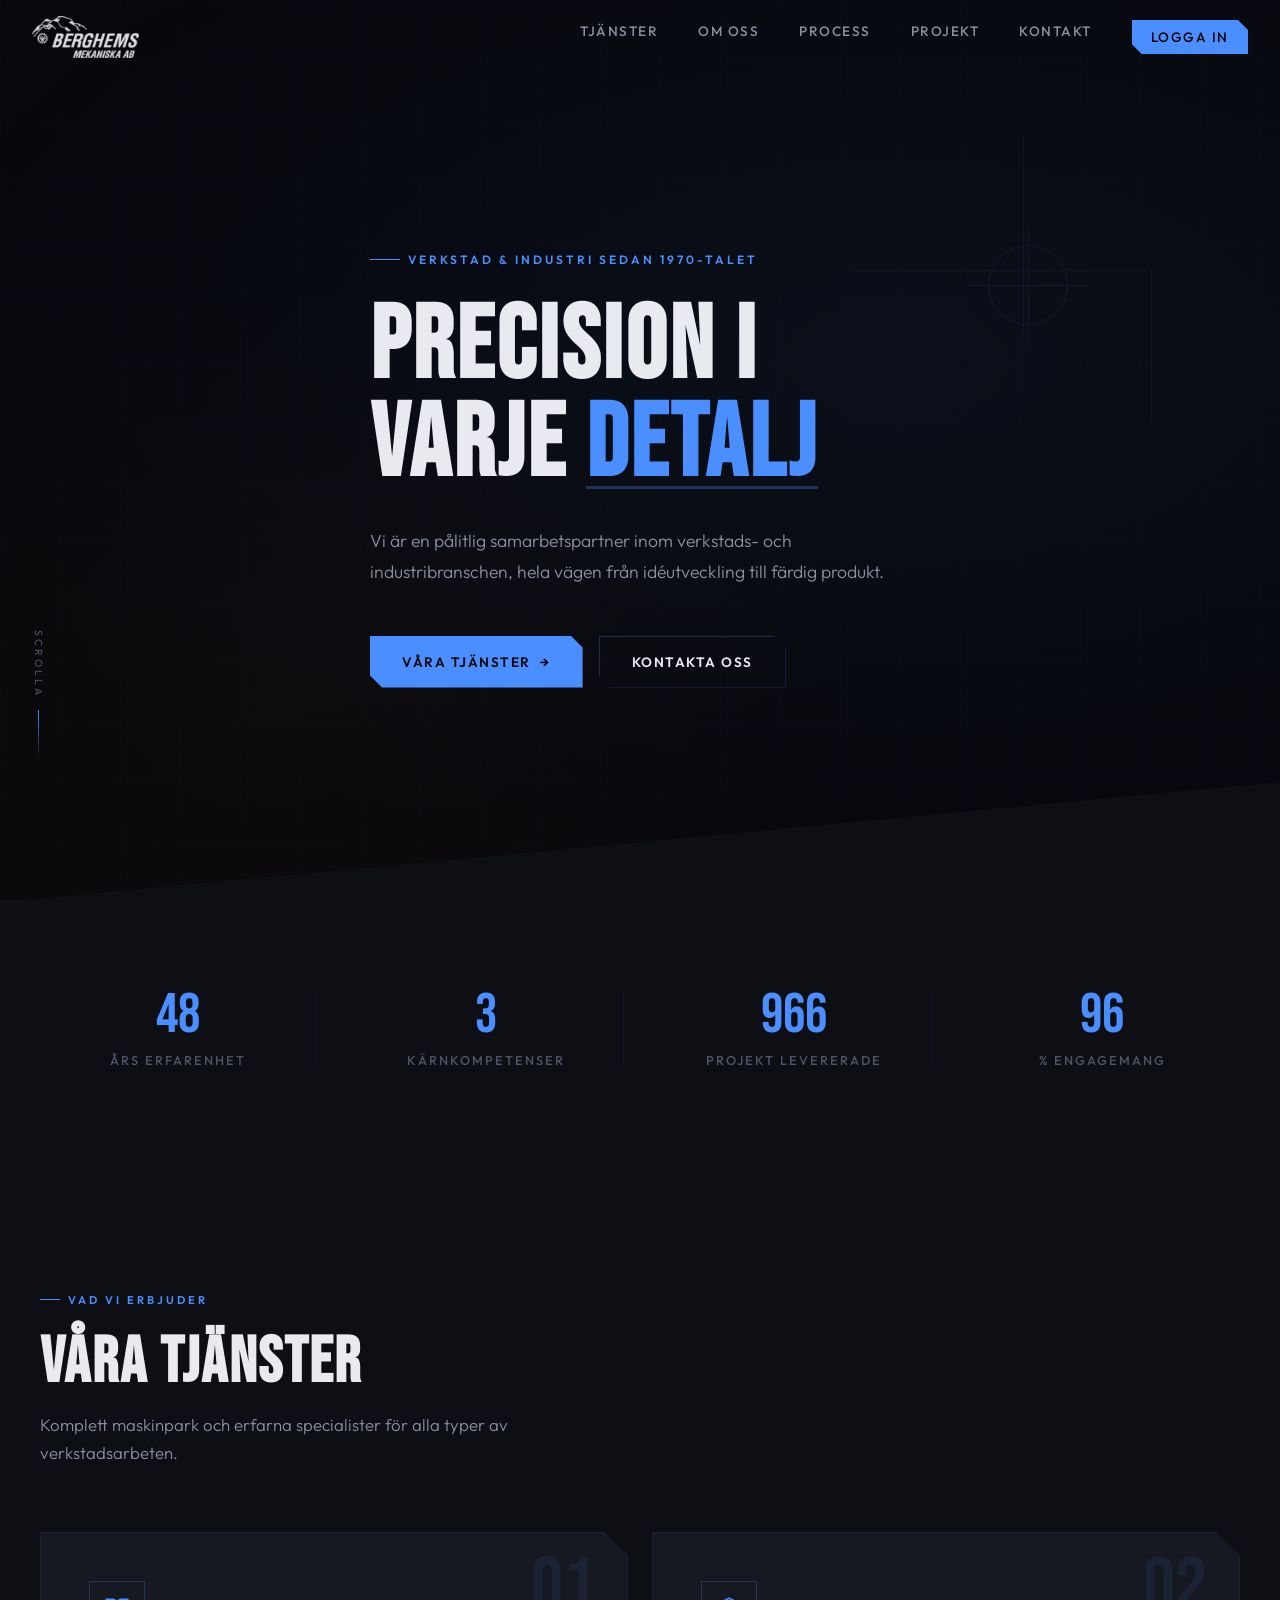
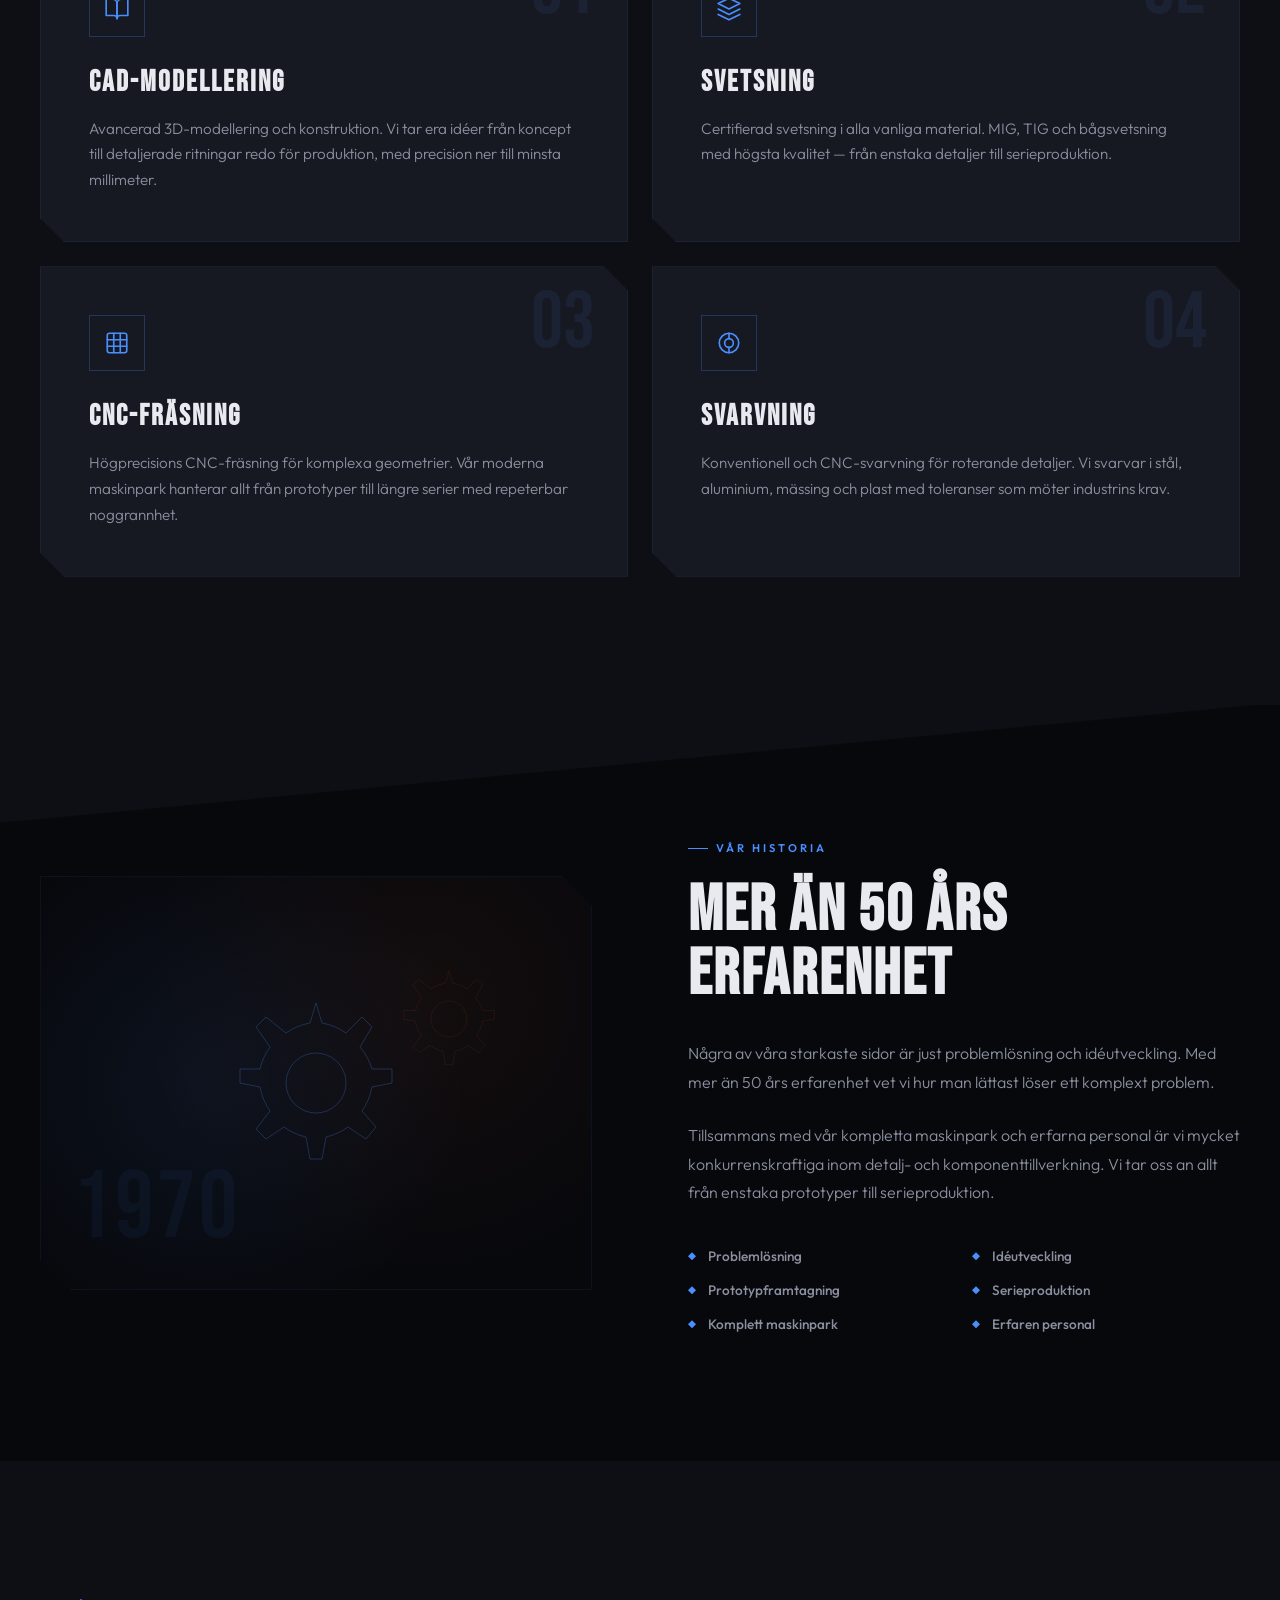
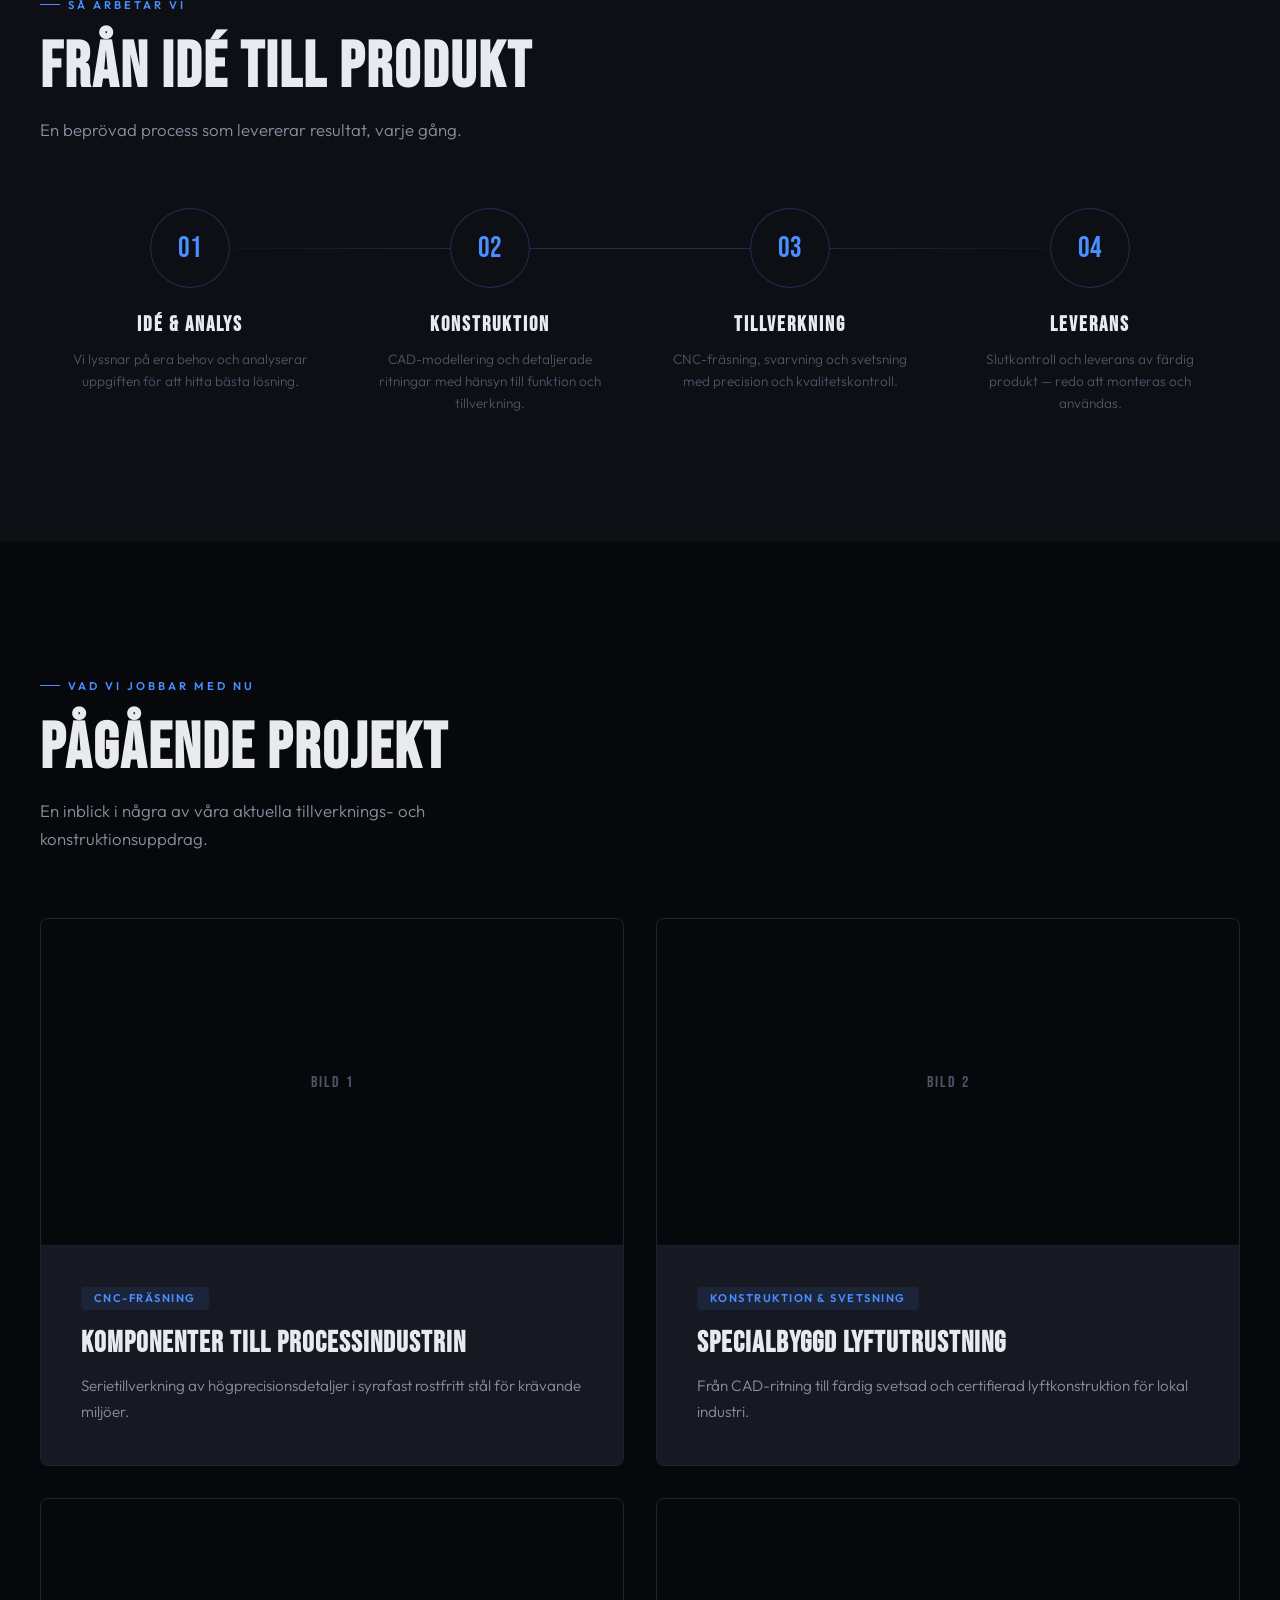
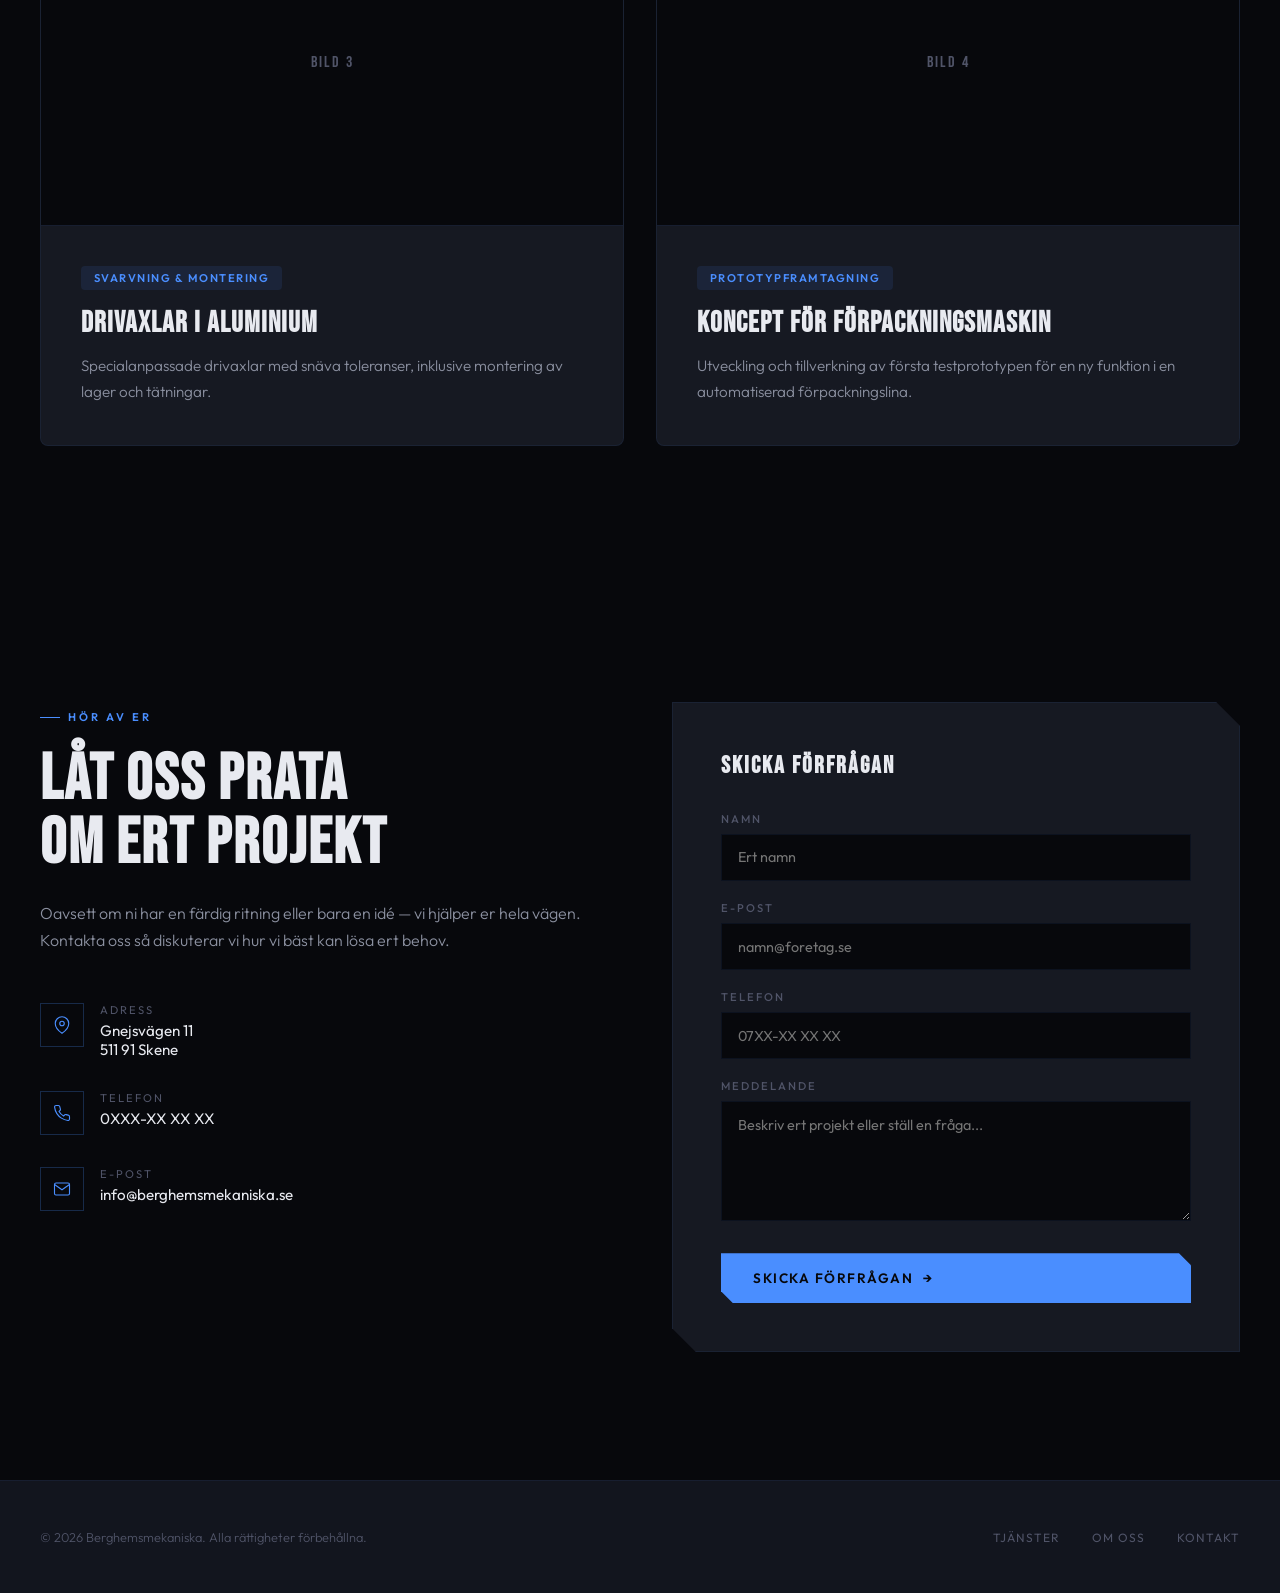
==== commit 2e9d2d8b: "feat: Add a new projects section, implement a login page, and update navigation links and contact in" ====
--- a/index.html
+++ b/index.html
@@ -18,15 +18,18 @@
 
     <!-- ═══════════ NAVIGATION ═══════════ -->
     <nav class="nav" id="nav">
-        <a href="#" class="nav-logo">
+        <a href="index.html" class="nav-logo">
             <img src="Bilder/logo_berghems.png" alt="Berghems Logga" class="nav-logo-img">
-
         </a>
         <ul class="nav-links">
             <li><a href="#tjanster">Tjänster</a></li>
             <li><a href="#om-oss">Om oss</a></li>
             <li><a href="#process">Process</a></li>
+            <li><a href="#projekt">Projekt</a></li>
             <li><a href="#kontakt">Kontakt</a></li>
+            <li><a href="login.html" class="btn btn-primary"
+                    style="padding: 0.5rem 1.2rem; font-size: 0.85rem; color: #000; clip-path: polygon(0 0, calc(100% - 10px) 0, 100% 10px, 100% 100%, 10px 100%, 0 calc(100% - 10px));">Logga
+                    in</a></li>
         </ul>
         <button class="nav-hamburger" id="hamburger" aria-label="Meny">
             <span></span>
@@ -41,7 +44,11 @@
             <li><a href="#tjanster" onclick="closeMobile()">Tjänster</a></li>
             <li><a href="#om-oss" onclick="closeMobile()">Om oss</a></li>
             <li><a href="#process" onclick="closeMobile()">Process</a></li>
+            <li><a href="#projekt" onclick="closeMobile()">Projekt</a></li>
             <li><a href="#kontakt" onclick="closeMobile()">Kontakt</a></li>
+            <li style="margin-top: 2rem;"><a href="login.html" class="btn btn-primary"
+                    style="padding: 1rem 2rem; font-size: 1rem; color: #000; clip-path: polygon(0 0, calc(100% - 12px) 0, 100% 12px, 100% 100%, 12px 100%, 0 calc(100% - 12px));">Logga
+                    in</a></li>
         </ul>
     </div>
 
@@ -302,6 +309,81 @@
         </div>
     </section>
 
+    <!-- ═══════════ PÅGÅENDE PROJEKT ═══════════ -->
+    <section class="projects" id="projekt">
+        <div class="section-header reveal">
+            <div class="section-tag">Vad vi jobbar med nu</div>
+            <h2 class="section-title">PÅGÅENDE PROJEKT</h2>
+            <p class="section-subtitle">En inblick i några av våra aktuella tillverknings- och konstruktionsuppdrag.</p>
+        </div>
+
+        <div class="projects-grid">
+            <!-- Project 1 -->
+            <div class="project-card reveal">
+                <div class="project-image">
+                    <!-- Placeholder placeholder for project image -->
+                    <div
+                        style="width: 100%; height: 100%; display: flex; align-items: center; justify-content: center; background: var(--bg-primary); color: var(--text-muted); font-family: var(--font-display); letter-spacing: 2px;">
+                        BILD 1</div>
+                </div>
+                <div class="project-content">
+                    <span class="project-tag">CNC-fräsning</span>
+                    <h3 class="project-title">Komponenter till Processindustrin</h3>
+                    <p class="project-desc">Serietillverkning av högprecisionsdetaljer i syrafast rostfritt stål för
+                        krävande miljöer.</p>
+                </div>
+            </div>
+
+            <!-- Project 2 -->
+            <div class="project-card reveal reveal-delay-1">
+                <div class="project-image">
+                    <!-- Placeholder placeholder for project image -->
+                    <div
+                        style="width: 100%; height: 100%; display: flex; align-items: center; justify-content: center; background: var(--bg-primary); color: var(--text-muted); font-family: var(--font-display); letter-spacing: 2px;">
+                        BILD 2</div>
+                </div>
+                <div class="project-content">
+                    <span class="project-tag">Konstruktion & Svetsning</span>
+                    <h3 class="project-title">Specialbyggd Lyftutrustning</h3>
+                    <p class="project-desc">Från CAD-ritning till färdig svetsad och certifierad lyftkonstruktion för
+                        lokal industri.</p>
+                </div>
+            </div>
+
+            <!-- Project 3 -->
+            <div class="project-card reveal reveal-delay-2">
+                <div class="project-image">
+                    <!-- Placeholder placeholder for project image -->
+                    <div
+                        style="width: 100%; height: 100%; display: flex; align-items: center; justify-content: center; background: var(--bg-primary); color: var(--text-muted); font-family: var(--font-display); letter-spacing: 2px;">
+                        BILD 3</div>
+                </div>
+                <div class="project-content">
+                    <span class="project-tag">Svarvning & Montering</span>
+                    <h3 class="project-title">Drivaxlar i Aluminium</h3>
+                    <p class="project-desc">Specialanpassade drivaxlar med snäva toleranser, inklusive montering av
+                        lager och tätningar.</p>
+                </div>
+            </div>
+
+            <!-- Project 4 -->
+            <div class="project-card reveal reveal-delay-3">
+                <div class="project-image">
+                    <!-- Placeholder placeholder for project image -->
+                    <div
+                        style="width: 100%; height: 100%; display: flex; align-items: center; justify-content: center; background: var(--bg-primary); color: var(--text-muted); font-family: var(--font-display); letter-spacing: 2px;">
+                        BILD 4</div>
+                </div>
+                <div class="project-content">
+                    <span class="project-tag">Prototypframtagning</span>
+                    <h3 class="project-title">Koncept för Förpackningsmaskin</h3>
+                    <p class="project-desc">Utveckling och tillverkning av första testprototypen för en ny funktion i en
+                        automatiserad förpackningslina.</p>
+                </div>
+            </div>
+        </div>
+    </section>
+
     <!-- ═══════════ CONTACT ═══════════ -->
     <section class="contact" id="kontakt">
         <div class="contact-inner">
@@ -322,7 +404,7 @@
                     </div>
                     <div>
                         <div class="contact-detail-label">Adress</div>
-                        <div class="contact-detail-value">Berghems Industriområde<br>Berghem, Sverige</div>
+                        <div class="contact-detail-value">Gnejsvägen 11<br>511 91 Skene</div>
                     </div>
                 </div>
 
@@ -382,6 +464,8 @@
             </div>
         </div>
     </section>
+
+
 
     <!-- ═══════════ FOOTER ═══════════ -->
     <footer class="footer">
--- a/style.css
+++ b/style.css
@@ -878,6 +878,87 @@
 }
 
 /* ═══════════════════════════════════════════════
+   PROJECTS SECTION
+   ═══════════════════════════════════════════════ */
+.projects {
+    padding: 8rem 2rem;
+    background: var(--bg-primary);
+    position: relative;
+}
+
+.projects-grid {
+    max-width: 1200px;
+    margin: 0 auto;
+    display: grid;
+    grid-template-columns: repeat(2, 1fr);
+    gap: 2rem;
+}
+
+.project-card {
+    background: var(--bg-card);
+    border: 1px solid var(--border-subtle);
+    border-radius: 8px;
+    overflow: hidden;
+    transition: all 0.4s cubic-bezier(0.16, 1, 0.3, 1);
+    position: relative;
+}
+
+.project-card:hover {
+    border-color: var(--steel-blue);
+    transform: translateY(-5px);
+    box-shadow: 0 15px 40px rgba(0, 0, 0, 0.4);
+}
+
+.project-image {
+    width: 100%;
+    aspect-ratio: 16/9;
+    background: var(--bg-tertiary);
+    border-bottom: 1px solid var(--border-subtle);
+    position: relative;
+    overflow: hidden;
+}
+
+.project-card:hover .project-image::after {
+    content: '';
+    position: absolute;
+    inset: 0;
+    background: linear-gradient(0deg, rgba(74, 142, 255, 0.1), transparent);
+    pointer-events: none;
+}
+
+.project-content {
+    padding: 2.5rem;
+}
+
+.project-tag {
+    display: inline-block;
+    padding: 0.3rem 0.8rem;
+    font-size: 0.7rem;
+    font-weight: 600;
+    letter-spacing: 1.5px;
+    text-transform: uppercase;
+    color: var(--steel-blue);
+    background: rgba(74, 142, 255, 0.1);
+    border-radius: 4px;
+    margin-bottom: 1rem;
+}
+
+.project-title {
+    font-family: var(--font-display);
+    font-size: 1.8rem;
+    letter-spacing: 1px;
+    margin-bottom: 0.75rem;
+    color: var(--text-primary);
+}
+
+.project-desc {
+    font-size: 0.95rem;
+    color: var(--text-secondary);
+    line-height: 1.7;
+    font-weight: 300;
+}
+
+/* ═══════════════════════════════════════════════
    CONTACT SECTION
    ═══════════════════════════════════════════════ */
 .contact {
@@ -1193,6 +1274,10 @@
         display: none;
     }
 
+    .projects-grid {
+        gap: 1.5rem;
+    }
+
     .contact-inner {
         grid-template-columns: 1fr;
     }
@@ -1243,6 +1328,10 @@
     .process-steps {
         grid-template-columns: 1fr;
         gap: 2.5rem;
+    }
+
+    .projects-grid {
+        grid-template-columns: 1fr;
     }
 
     .contact-form-wrap {
